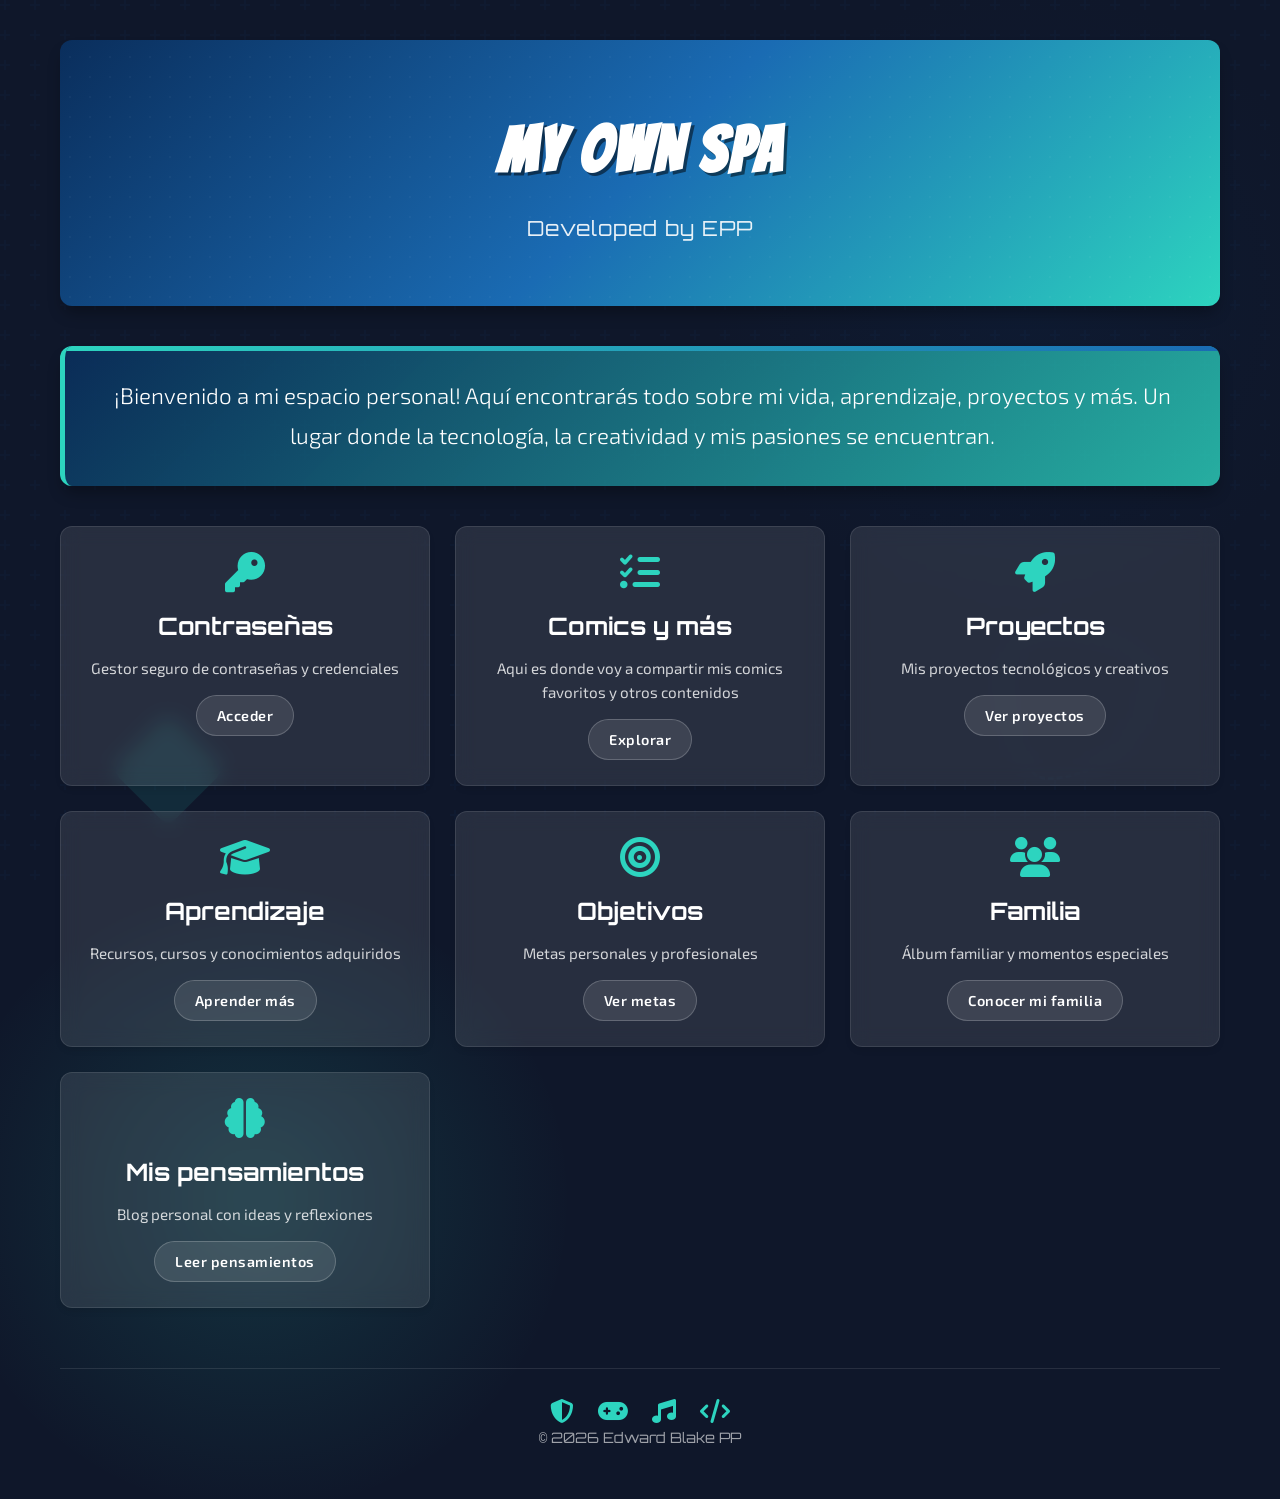
==== index.html @ 70e41544 "first commit" ====
<!DOCTYPE html>
<html lang="es">
<head>
    <meta charset="UTF-8">
    <meta name="viewport" content="width=device-width, initial-scale=1.0">
    <title>My Own Space</title>
    <link rel="icon" type="image/png" href="Pics/DRM.png">
    <!-- Fuentes de Google -->
    <link href="https://fonts.googleapis.com/css2?family=Bangers&family=Orbitron:wght@400;700&family=Exo+2:wght@300;400;600&display=swap" rel="stylesheet">
    <!-- Iconos de FontAwesome -->
    <link rel="stylesheet" href="https://cdnjs.cloudflare.com/ajax/libs/font-awesome/6.4.0/css/all.min.css">
    <link rel="stylesheet" href="styles.css">
</head>
<body>
    <!-- Elementos decorativos -->
    <div class="decoration decoration-1"></div>
    <div class="decoration decoration-2"></div>
    <div class="decoration decoration-3"></div>

    <div class="container">
        <!-- Encabezado heroico -->
        <header class="hero-header">
            <h1>MY OWN SPACE</h1>
            <p class="tagline">Developed by EPP</p>
        </header>

        <!-- Caja de introducción -->
        <div class="intro-box">
            <p>¡Bienvenido a mi espacio personal! Aquí encontrarás todo sobre mi vida, aprendizaje, proyectos y más. Un lugar donde la tecnología, la creatividad y mis pasiones se encuentran.</p>
        </div>

        <!-- Índice de navegación con tarjetas interactivas -->
        <div class="nav-grid">
            <div class="nav-card">
                <i class="fas fa-key"></i>
                <h3>Contraseñas</h3>
                <p>Gestor seguro de contraseñas y credenciales</p>
                <a href="Passwords.html" class="btn">Acceder</a>
            </div>
            
            <div class="nav-card">
                <i class="fas fa-tasks"></i>
                <h3>Comics y más</h3>
                <p>Aqui es donde voy a compartir mis comics favoritos y otros contenidos</p>
                <a href="#things-to-do" class="btn">Explorar</a>
            </div>
            
            <div class="nav-card">
                <i class="fas fa-rocket"></i>
                <h3>Proyectos</h3>
                <p>Mis proyectos tecnológicos y creativos</p>
                <a href="Proyects.html" class="btn">Ver proyectos</a>
            </div>
            
            <div class="nav-card">
                <i class="fas fa-graduation-cap"></i>
                <h3>Aprendizaje</h3>
                <p>Recursos, cursos y conocimientos adquiridos</p>
                <a href="Learning.html" class="btn">Aprender más</a>
            </div>
            
            <div class="nav-card">
                <i class="fas fa-bullseye"></i>
                <h3>Objetivos</h3>
                <p>Metas personales y profesionales</p>
                <a href="Goals.html" class="btn">Ver metas</a>
            </div>
            
            <div class="nav-card">
                <i class="fas fa-users"></i>
                <h3>Familia</h3>
                <p>Álbum familiar y momentos especiales</p>
                <a href="Family.html" class="btn">Conocer mi familia</a>
            </div>
            
            <div class="nav-card">
                <i class="fas fa-brain"></i>
                <h3>Mis pensamientos</h3>
                <p>Blog personal con ideas y reflexiones</p>
                <a href="Blog.html" class="btn">Leer pensamientos</a>
            </div>
        </div>

        <!-- Pie de página -->
        <footer class="footer">
            <div class="hero-icons">
                <i class="fas fa-shield-alt"></i>
                <i class="fas fa-gamepad"></i>
                <i class="fas fa-music"></i>
                <i class="fas fa-code"></i>
            </div>
            <p>© 2026 Edward Blake PP </p>
        </footer>
    </div>

    <script src="app.js"></script>
</body>
</html>
---- styles.css ----
/* Variables CSS para colores y efectos */
:root {
    --primary-blue: #0a2e5c;
    --secondary-blue: #1a6bb3;
    --accent-green: #2dd4bf;
    --dark-bg: #0f172a;
    --light-bg: #f8fafc;
    --text-light: #ffffff;
    --text-dark: #1e293b;
    --card-bg: rgba(255, 255, 255, 0.1);
    --gradient-hero: linear-gradient(135deg, #0a2e5c 0%, #1a6bb3 50%, #2dd4bf 100%);
    --gradient-card: linear-gradient(135deg, rgba(10, 46, 92, 0.9) 0%, rgba(45, 212, 191, 0.8) 100%);
    --shadow: 0 10px 15px -3px rgba(0, 0, 0, 0.3);
    --shadow-light: 0 4px 6px -1px rgba(0, 0, 0, 0.1);
    --transition: all 0.3s ease;
    --border-radius: 12px;
}

/* Reset y estilos base */
* {
    margin: 0;
    padding: 0;
    box-sizing: border-box;
}

body {
    background-color: var(--dark-bg);
    background-image: 
        radial-gradient(circle at 20% 80%, rgba(45, 212, 191, 0.15) 0%, transparent 20%),
        radial-gradient(circle at 80% 20%, rgba(10, 46, 92, 0.15) 0%, transparent 20%);
    color: var(--text-light);
    font-family: 'Exo 2', Arial, sans-serif;
    line-height: 1.6;
    overflow-x: hidden;
    min-height: 100vh;
    position: relative;
}

/* Patrón de fondo sutil */
body::before {
    content: "";
    position: fixed;
    top: 0;
    left: 0;
    width: 100%;
    height: 100%;
    background-image: url("data:image/svg+xml,%3Csvg width='60' height='60' viewBox='0 0 60 60' xmlns='http://www.w3.org/2000/svg'%3E%3Cg fill='none' fill-rule='evenodd'%3E%3Cg fill='%231a6bb3' fill-opacity='0.05'%3E%3Cpath d='M36 34v-4h-2v4h-4v2h4v4h2v-4h4v-2h-4zm0-30V0h-2v4h-4v2h4v4h2V6h4V4h-4zM6 34v-4H4v4H0v2h4v4h2v-4h4v-2H6zM6 4V0H4v4H0v2h4v4h2V6h4V4H6z'/%3E%3C/g%3E%3C/g%3E%3C/svg%3E");
    z-index: -1;
}

/* Contenedor principal */
.container {
    max-width: 1200px;
    margin: 0 auto;
    padding: 20px;
}

/* Encabezado con efecto de superhéroe */
.hero-header {
    background: var(--gradient-hero);
    color: var(--text-light);
    padding: 60px 40px;
    margin: 20px 0 40px;
    border-radius: var(--border-radius);
    text-align: center;
    box-shadow: var(--shadow);
    position: relative;
    overflow: hidden;
    animation: slideInDown 0.8s ease-out;
}

.hero-header::before {
    content: "";
    position: absolute;
    top: -50%;
    left: -50%;
    width: 200%;
    height: 200%;
    background: radial-gradient(circle, rgba(255, 255, 255, 0.1) 1px, transparent 1px);
    background-size: 20px 20px;
    opacity: 0.3;
    z-index: 0;
    animation: backgroundMove 20s linear infinite;
}

.hero-header h1 {
    font-family: 'Bangers', cursive;
    font-size: 4rem;
    letter-spacing: 2px;
    text-shadow: 3px 3px 0 rgba(0, 0, 0, 0.5);
    margin-bottom: 10px;
    position: relative;
    z-index: 1;
    transform-style: preserve-3d;
    transition: var(--transition);
}

.hero-header h1:hover {
    transform: translateY(-5px) rotateX(10deg);
    text-shadow: 5px 5px 0 rgba(0, 0, 0, 0.5), 0 0 15px var(--accent-green);
}

.hero-header .tagline {
    font-family: 'Orbitron', monospace;
    font-size: 1.3rem;
    font-weight: 400;
    letter-spacing: 1px;
    position: relative;
    z-index: 1;
    opacity: 0.9;
}

/* Caja de introducción */
.intro-box {
    background: var(--gradient-card);
    color: var(--text-light);
    padding: 30px;
    margin: 0 0 40px;
    border-radius: var(--border-radius);
    text-align: center;
    box-shadow: var(--shadow);
    border-left: 5px solid var(--accent-green);
    position: relative;
    overflow: hidden;
    animation: fadeIn 1s ease-out 0.3s both;
}

.intro-box::after {
    content: "";
    position: absolute;
    top: 0;
    left: 0;
    width: 100%;
    height: 5px;
    background: linear-gradient(90deg, var(--accent-green), var(--secondary-blue));
}

.intro-box p {
    font-size: 1.4rem;
    font-weight: 300;
    line-height: 1.8;
    position: relative;
    z-index: 1;
}

/* Índice de navegación */
.nav-grid {
    display: grid;
    grid-template-columns: repeat(auto-fill, minmax(280px, 1fr));
    gap: 25px;
    margin-bottom: 50px;
}

.nav-card {
    background: var(--card-bg);
    backdrop-filter: blur(10px);
    border-radius: var(--border-radius);
    padding: 25px;
    text-align: center;
    box-shadow: var(--shadow-light);
    border: 1px solid rgba(255, 255, 255, 0.1);
    position: relative;
    overflow: hidden;
    transition: var(--transition);
    cursor: pointer;
    animation: fadeInUp 0.6s ease-out both;
}

.nav-card:nth-child(1) { animation-delay: 0.1s; }
.nav-card:nth-child(2) { animation-delay: 0.2s; }
.nav-card:nth-child(3) { animation-delay: 0.3s; }
.nav-card:nth-child(4) { animation-delay: 0.4s; }
.nav-card:nth-child(5) { animation-delay: 0.5s; }
.nav-card:nth-child(6) { animation-delay: 0.6s; }
.nav-card:nth-child(7) { animation-delay: 0.7s; }

.nav-card::before {
    content: "";
    position: absolute;
    top: 0;
    left: -100%;
    width: 100%;
    height: 100%;
    background: linear-gradient(90deg, transparent, rgba(255, 255, 255, 0.1), transparent);
    transition: var(--transition);
}

.nav-card:hover::before {
    left: 100%;
}

.nav-card:hover {
    transform: translateY(-10px);
    box-shadow: 0 15px 30px rgba(0, 0, 0, 0.4);
    border-color: var(--accent-green);
}

.nav-card i {
    font-size: 2.5rem;
    color: var(--accent-green);
    margin-bottom: 15px;
    transition: var(--transition);
}

.nav-card:hover i {
    transform: scale(1.2);
    color: var(--secondary-blue);
}

.nav-card h3 {
    font-family: 'Orbitron', monospace;
    font-size: 1.5rem;
    margin-bottom: 10px;
    color: var(--text-light);
    transition: var(--transition);
}

.nav-card:hover h3 {
    color: var(--accent-green);
}

.nav-card p {
    font-size: 0.95rem;
    opacity: 0.8;
    margin-bottom: 15px;
}

.nav-card .btn {
    display: inline-block;
    background: rgba(255, 255, 255, 0.1);
    color: var(--text-light);
    padding: 8px 20px;
    border-radius: 50px;
    text-decoration: none;
    font-weight: 600;
    font-size: 0.9rem;
    letter-spacing: 0.5px;
    transition: var(--transition);
    border: 1px solid rgba(255, 255, 255, 0.2);
}

.nav-card:hover .btn {
    background: var(--accent-green);
    color: var(--dark-bg);
    border-color: var(--accent-green);
}

/* Elementos decorativos */
.decoration {
    position: fixed;
    z-index: -1;
    opacity: 0.1;
}

.decoration-1 {
    top: 10%;
    left: 5%;
    width: 100px;
    height: 100px;
    border: 3px solid var(--accent-green);
    border-radius: 50%;
    animation: float 8s ease-in-out infinite;
}

.decoration-2 {
    top: 70%;
    right: 10%;
    width: 150px;
    height: 150px;
    border: 3px dashed var(--secondary-blue);
    border-radius: 30% 70% 70% 30% / 30% 30% 70% 70%;
    animation: rotate 20s linear infinite;
}

.decoration-3 {
    bottom: 10%;
    left: 10%;
    width: 80px;
    height: 80px;
    background: var(--accent-green);
    border-radius: 10px;
    transform: rotate(45deg);
    animation: pulse 4s ease-in-out infinite;
}

/* Pie de página */
.footer {
    text-align: center;
    padding: 30px 20px;
    margin-top: 60px;
    border-top: 1px solid rgba(255, 255, 255, 0.1);
    font-family: 'Orbitron', monospace;
    font-size: 0.9rem;
    color: rgba(255, 255, 255, 0.6);
}

.footer .hero-icons i {
    margin: 0 10px;
    font-size: 1.5rem;
    color: var(--accent-green);
    transition: var(--transition);
}

.footer .hero-icons i:hover {
    transform: translateY(-5px);
    color: var(--secondary-blue);
}

/* ##################### Estilos para passwords ##########################*/
/* Contenedor de botones */
.password-grid {
    display: grid;
    grid-template-columns: repeat(auto-fill, minmax(180px, 1fr));
    gap: 20px;
    margin-bottom: 50px;
}

/* Estilos de botones */
.password-btn {
    display: flex;
    flex-direction: column;
    justify-content: center;
    align-items: center;
    height: 100px;
    border-radius: var(--border-radius);
    font-family: 'Exo 2', Arial, sans-serif;
    font-weight: 700;
    text-decoration: none;
    border: none;
    cursor: pointer;
    transition: var(--transition);
    padding: 15px 10px;
    position: relative;
    overflow: hidden;
    box-shadow: 0 5px 15px rgba(0, 0, 0, 0.2);
    animation: fadeInUp 0.5s ease-out both;
}

.password-btn::before {
    content: "";
    position: absolute;
    top: 0;
    left: -100%;
    width: 100%;
    height: 100%;
    background: linear-gradient(90deg, transparent, rgba(255, 255, 255, 0.2), transparent);
    transition: var(--transition);
}

.password-btn:hover::before {
    left: 100%;
}

.password-btn:hover {
    transform: translateY(-5px) scale(1.05);
    box-shadow: 0 10px 25px rgba(0, 0, 0, 0.3);
}

.password-btn i {
    font-size: 1.8rem;
    margin-bottom: 8px;
}

.password-btn span {
    font-size: 0.9rem;
    text-align: center;
    line-height: 1.2;
}

/* Colores específicos para cada servicio */
.DI { background: #5865F2; color: white; }
.DI:hover { background: #4752c4; border: 2px solid #5865F2; }

.CL { background: white; color: #C60606; }
.CL:hover { background: #C60606; color: white; border: 2px solid white; }

.GM { background: white; color: #1e1e1e; }
.G { color: #4285F4; }
.M { color: #DB4437; }
.A { color: #F4B400; }
.I { color: #4285F4; }
.L { color: #0F9D58; }
.GM:hover { background: #f1f1f1; border: 2px solid #DB4437; }

.SI { background: #3A76F0; color: white; }
.SI:hover { background: #2d5fc7; border: 2px solid #3A76F0; }

.ML { background: #ffe600; color: #2d3277; }
.ML:hover { background: #2d3277; color: #ffe600; border: 2px solid #ffe600; }

.PY { background: white; color: #003087; }
.Pay { color: #003087; }
.pal { color: #009cde; }
.PY:hover { background: #003087; color: white; border: 2px solid white; }

.FB { background: #3b5998; color: white; }
.FB:hover { background: #2d4373; border: 2px solid #3b5998; }

.HU { background: white; color: #CE0E2D; }
.HU:hover { background: #CE0E2D; color: white; border: 4px solid white; }

.TI { background: linear-gradient(to right, #2A25FF, #3577EF); color: white; }
.TI:hover { background: #2A25FF; border: 2px solid #FFD700; }

.MI { background: #FF6700; color: white; }
.MI:hover { background: #d95500; border: 4px solid white; }

.ST { background: linear-gradient(to bottom, #000494, #66c0f4); color: white; }
.ST:hover { background: #000494; border: 2px solid #66c0f4; }

.AM { background: white; color: #232f3e; }
.Ama { color: #232f3e; }
.zon { color: #FF9900; }
.AM:hover { background: #232f3e; color: white; border: 2px solid #FF9900; }

.RD { background: #FF5A33; color: white; }
.RD:hover { background: #e04d2d; border: 2px solid white; }

.BT { background: linear-gradient(to bottom, #008EDD, #231F20); color: white; }
.BT:hover { background: #008EDD; border: 2px solid #231F20; }

/* Nuevos botones agregados */
.SB { background: #E31837; color: white; }
.SB:hover { background: #b8142c; border: 2px solid white; }

.BN { background: #000000; color: #FFD700; }
.BN:hover { background: #FFD700; color: #000000; border: 2px solid #000000; }

.BA { background: #FF6900; color: white; }
.BA:hover { background: #d95a00; border: 2px solid white; }

.TW { background: #000000; color: white; }
.TW:hover { background: #1a1a1a; border: 2px solid #1DA1F2; }

.MG { background: #D9272E; color: white; }
.MG:hover { background: #b32026; border: 2px solid white; }

.TV { background: #9146FF; color: white; }
.TV:hover { background: #7c3aed; border: 2px solid white; }

.DP { background: #113CCF; color: white; }
.DP:hover { background: #0f35b5; border: 2px solid white; }

.MX { background: #8215a0; color: white; }
.MX:hover { background: #6b1185; border: 2px solid white; }

.CG { background: #10A37F; color: white; }
.CG:hover { background: #0d8a6a; border: 2px solid white; }

.UH { background: #002E6D; color: #FFD700; }
.UH:hover { background: #FFD700; color: #002E6D; border: 2px solid #002E6D; }

.CX { background: #E50914; color: white; }
.CX:hover { background: #b20710; border: 2px solid white; }

.RB { background: #E2242C; color: white; }
.RB:hover { background: #b81c22; border: 2px solid white; }

.OK { background: #00A859; color: white; }
.OK:hover { background: #008746; border: 2px solid white; }

.IJ { background: #000000; color: #D32F2F; }
.IJ:hover { background: #D32F2F; color: #000000; border: 2px solid #000000; }

.HM { background: #0072C6; color: #F65314; }
.HM:hover { background: #F65314; color: #0072C6; border: 2px solid #0072C6; }

.TC { background: #0099CC; color: white; }
.TC:hover { background: #0077a3; border: 2px solid white; }

.WM { background: #0071CE; color: #FFC220; }
.WM:hover { background: #FFC220; color: #0071CE; border: 2px solid #0071CE; }

.SR { background: #FF8C00; color: #0A2E5C; }
.SR:hover { background: #0A2E5C; color: #FF8C00; border: 2px solid #FF8C00; }

.CD { background: #E31837; color: white; }
.CD:hover { background: #b8142c; border: 2px solid white; }

.IP { background: #006747; color: white; }
.IP:hover { background: #004d34; border: 2px solid white; }

.PD { background: #6A5ACD; color: white; }
.PD:hover { background: #5a4bc5; border: 2px solid white; }

.SC { background: #4682B4; color: white; }
.SC:hover { background: #3a6d9a; border: 2px solid white; }

.UD { background: #A435F0; color: white; }
.UD:hover { background: #8a2ec7; border: 2px solid white; }

.SD { background: #00A650; color: white; }
.SD:hover { background: #008742; border: 2px solid white; }

.OC { background: #A6CE39; color: #3C3C3C; }
.OC:hover { background: #3C3C3C; color: #A6CE39; border: 2px solid #A6CE39; }

.GH { background: #24292E; color: white; }
.GH:hover { background: #0d1117; border: 2px solid white; }

.PH { background: #4B0082; color: white; }
.PH:hover { background: #3a0066; border: 2px solid white; }

.SAT { background: #1E5BA6; color: white; }
.SAT:hover { background: #174a87; border: 2px solid white; }

/* Modal de contraseñas */
.modal-overlay {
    position: fixed;
    top: 0;
    left: 0;
    width: 100%;
    height: 100%;
    background: rgba(0, 0, 0, 0.8);
    display: flex;
    justify-content: center;
    align-items: center;
    z-index: 1000;
    opacity: 0;
    visibility: hidden;
    transition: opacity 0.3s, visibility 0.3s;
    backdrop-filter: blur(5px);
}

.modal-overlay.active {
    opacity: 1;
    visibility: visible;
}

.modal {
    background: var(--gradient-hero);
    width: 90%;
    max-width: 500px;
    border-radius: var(--border-radius);
    padding: 30px;
    box-shadow: 0 20px 60px rgba(0, 0, 0, 0.5);
    position: relative;
    transform: translateY(-30px);
    transition: transform 0.4s ease;
}

.modal-overlay.active .modal {
    transform: translateY(0);
}

.modal-header {
    display: flex;
    justify-content: space-between;
    align-items: center;
    margin-bottom: 25px;
}

.modal-header h3 {
    font-family: 'Orbitron', monospace;
    font-size: 1.8rem;
    color: var(--text-light);
    display: flex;
    align-items: center;
    gap: 10px;
}

.modal-header h3 i {
    color: var(--accent-green);
}

.close-btn {
    background: transparent;
    border: none;
    color: var(--text-light);
    font-size: 1.8rem;
    cursor: pointer;
    transition: var(--transition);
}

.close-btn:hover {
    color: var(--accent-green);
    transform: rotate(90deg);
}

.credential-field {
    background: rgba(255, 255, 255, 0.1);
    border-radius: 10px;
    padding: 15px;
    margin-bottom: 20px;
    border-left: 4px solid var(--accent-green);
}

.credential-field label {
    display: block;
    font-size: 0.9rem;
    color: rgba(255, 255, 255, 0.8);
    margin-bottom: 8px;
    font-family: 'Orbitron', monospace;
}

.credential-field .value {
    font-size: 1.2rem;
    font-weight: 600;
    color: var(--text-light);
    word-break: break-all;
    padding: 8px 0;
    display: flex;
    justify-content: space-between;
    align-items: center;
}

.copy-btn {
    background: rgba(255, 255, 255, 0.2);
    border: none;
    border-radius: 5px;
    color: var(--text-light);
    padding: 6px 12px;
    font-size: 0.8rem;
    cursor: pointer;
    transition: var(--transition);
}

.copy-btn:hover {
    background: var(--accent-green);
    color: var(--dark-bg);
}

.modal-footer {
    display: flex;
    justify-content: space-between;
    margin-top: 30px;
    padding-top: 20px;
    border-top: 1px solid rgba(255, 255, 255, 0.1);
}

.modal-footer button {
    padding: 10px 20px;
    border-radius: 8px;
    border: none;
    font-family: 'Exo 2', Arial, sans-serif;
    font-weight: 600;
    cursor: pointer;
    transition: var(--transition);
}

.edit-btn {
    background: rgba(255, 255, 255, 0.1);
    color: var(--text-light);
}

.edit-btn:hover {
    background: rgba(255, 255, 255, 0.2);
}

.delete-btn {
    background: rgba(220, 53, 69, 0.2);
    color: #dc3545;
}

.delete-btn:hover {
    background: rgba(220, 53, 69, 0.3);
}

/* Botón de regreso */
.back-btn {
    display: inline-flex;
    align-items: center;
    gap: 10px;
    background: rgba(255, 255, 255, 0.1);
    color: var(--text-light);
    padding: 12px 25px;
    border-radius: 50px;
    text-decoration: none;
    font-family: 'Orbitron', monospace;
    font-weight: 600;
    margin-bottom: 30px;
    transition: var(--transition);
    border: 1px solid rgba(255, 255, 255, 0.2);
}

.back-btn:hover {
    background: var(--accent-green);
    color: var(--dark-bg);
    transform: translateX(-5px);
}
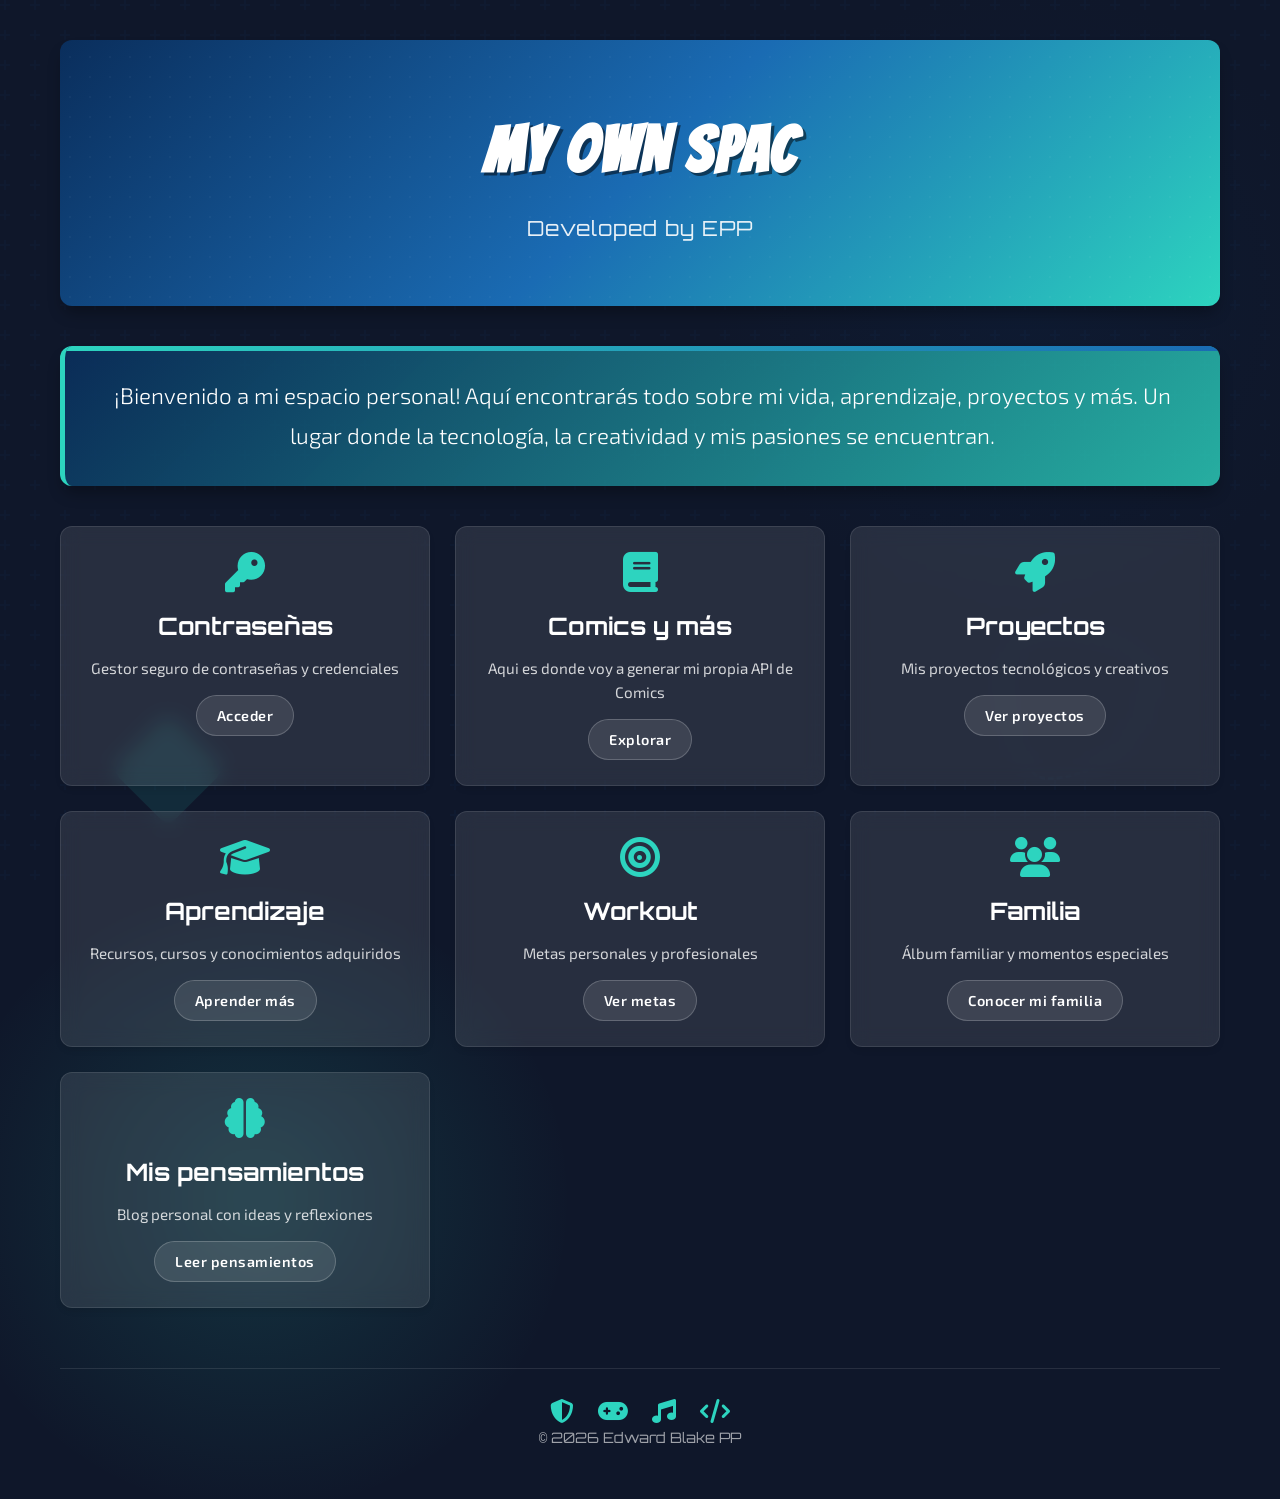
==== commit c80c93b3: "Update navigation cards with new icons and descriptions" ====
--- a/index.html
+++ b/index.html
@@ -39,9 +39,9 @@
             </div>
             
             <div class="nav-card">
-                <i class="fas fa-tasks"></i>
+                <i class="fa-solid fa-book"></i>
                 <h3>Comics y más</h3>
-                <p>Aqui es donde voy a compartir mis comics favoritos y otros contenidos</p>
+                <p>Aqui es donde voy a generar mi propia API de Comics</p>
                 <a href="#things-to-do" class="btn">Explorar</a>
             </div>
             
@@ -61,7 +61,7 @@
             
             <div class="nav-card">
                 <i class="fas fa-bullseye"></i>
-                <h3>Objetivos</h3>
+                <h3>Workout</h3>
                 <p>Metas personales y profesionales</p>
                 <a href="Goals.html" class="btn">Ver metas</a>
             </div>
